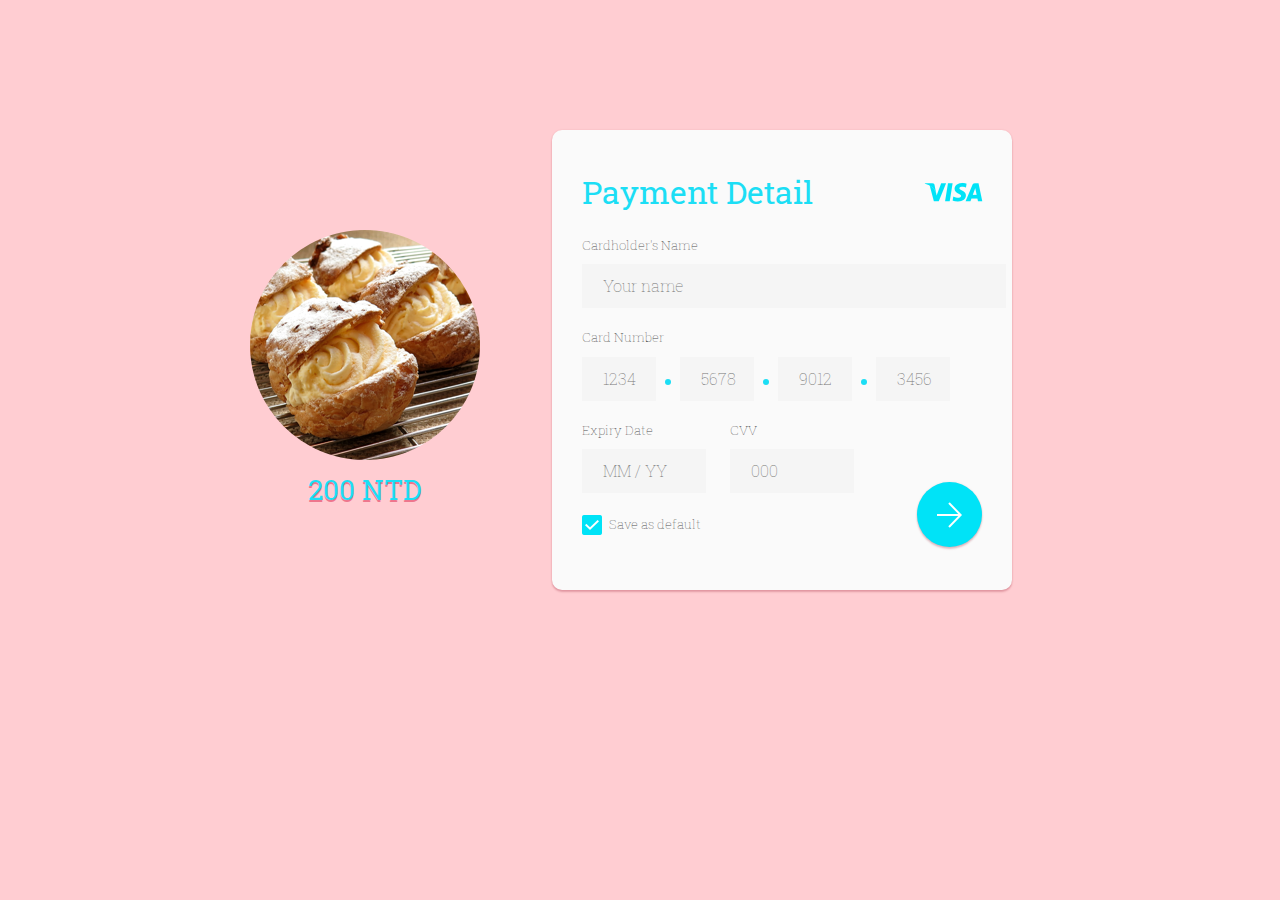
==== 0/2/index.html @ b77f1ef3 "Init day 2" ====
<!doctype html>
<html class="no-js" lang="">
    <head>
        <meta charset="utf-8">
        <meta http-equiv="x-ua-compatible" content="ie=edge">
        <title></title>
        <meta name="description" content="">
        <meta name="viewport" content="width=device-width, initial-scale=1">

        <link rel="apple-touch-icon" href="apple-touch-icon.png">
        <!-- Place favicon.ico in the root directory -->

        <link rel="stylesheet" href="css/normalize.css">
        <link rel="stylesheet" href="css/main.css">
        <link rel="stylesheet" href="css/d2.css">
        <link href='https://fonts.googleapis.com/css?family=Roboto+Slab:400,300' rel='stylesheet' type='text/css'>
        <script src="js/vendor/modernizr-2.8.3.min.js"></script>
    </head>
    <body>
        <!--[if lt IE 8]>
            <p class="browserupgrade">You are using an <strong>outdated</strong> browser. Please <a href="http://browsehappy.com/">upgrade your browser</a> to improve your experience.</p>
        <![endif]-->

        <!-- Add your site or application content here -->
        <div class="container">
            <aside>
                <img src="img/product.png" alt="product: puffs">
                <span class="price">200 NTD</span>
            </aside>
            <main>
                <section>
                    <h1>Payment Detail</h1>
                    <img src="img/visa.png" alt="card type" class="card-type">
                    <form>
                        <section class="sec-form">
                            <label for="name">Cardholder's Name</label>
                            <input type="text" id="name" name="name" placeholder="Your name">
                        </section>
                        <section class="sec-form">
                            <label for="number-1">Card Number</label>
                            <input type="text" id="number-1" name="number_1" placeholder="1234">
                            <span class="number-split"></span>
                            <input type="text" id="number-2" name="number_2" placeholder="5678">
                            <span class="number-split"></span>
                            <input type="text" id="number-3" name="number_3" placeholder="9012">
                            <span class="number-split"></span>
                            <input type="text" id="number-4" name="number_4" placeholder="3456">
                        </section>
                        <section class="sec-form sec--inline">
                            <label for="expiry-date">Expiry Date</label>
                            <input type="text" id="expiry-date" name="expiry_date" placeholder="MM / YY">
                        </section>
                        <section class="sec-form sec--inline">
                            <label for="cvv">CVV</label>
                            <input type="text" id="cvv" name="cvv" placeholder="000">
                        </section>
                        <section class="sec-form sec--checkbox">
                            <input type="checkbox" id="save-as-default" name="save_as_default">
                            <label for="save-as-default"></label>
                            <label for="save-as-default">Save as default</label>
                        </section>
                        <input class="btn-submit hide-text" type="submit" value="Buy">
                    </form>
                </section>
            </main>
        </div>

        <script src="https://code.jquery.com/jquery-1.12.0.min.js"></script>
        <script>window.jQuery || document.write('<script src="js/vendor/jquery-1.12.0.min.js"><\/script>')</script>
        <script src="js/plugins.js"></script>
        <script src="js/main.js"></script>
    </body>
</html>
---- 0/2/css/main.css ----
/*! HTML5 Boilerplate v5.3.0 | MIT License | https://html5boilerplate.com/ */

/*
 * What follows is the result of much research on cross-browser styling.
 * Credit left inline and big thanks to Nicolas Gallagher, Jonathan Neal,
 * Kroc Camen, and the H5BP dev community and team.
 */

/* ==========================================================================
   Base styles: opinionated defaults
   ========================================================================== */

html {
    color: #222;
    font-size: 1em;
    line-height: 1.4;
}

/*
 * Remove text-shadow in selection highlight:
 * https://twitter.com/miketaylr/status/12228805301
 *
 * These selection rule sets have to be separate.
 * Customize the background color to match your design.
 */

::-moz-selection {
    background: #b3d4fc;
    text-shadow: none;
}

::selection {
    background: #b3d4fc;
    text-shadow: none;
}

/*
 * A better looking default horizontal rule
 */

hr {
    display: block;
    height: 1px;
    border: 0;
    border-top: 1px solid #ccc;
    margin: 1em 0;
    padding: 0;
}

/*
 * Remove the gap between audio, canvas, iframes,
 * images, videos and the bottom of their containers:
 * https://github.com/h5bp/html5-boilerplate/issues/440
 */

audio,
canvas,
iframe,
img,
svg,
video {
    vertical-align: middle;
}

/*
 * Remove default fieldset styles.
 */

fieldset {
    border: 0;
    margin: 0;
    padding: 0;
}

/*
 * Allow only vertical resizing of textareas.
 */

textarea {
    resize: vertical;
}

/* ==========================================================================
   Browser Upgrade Prompt
   ========================================================================== */

.browserupgrade {
    margin: 0.2em 0;
    background: #ccc;
    color: #000;
    padding: 0.2em 0;
}

/* ==========================================================================
   Author's custom styles
   ========================================================================== */

















/* ==========================================================================
   Helper classes
   ========================================================================== */

/*
 * Hide visually and from screen readers
 */

.hidden {
    display: none !important;
}

/*
 * Hide only visually, but have it available for screen readers:
 * http://snook.ca/archives/html_and_css/hiding-content-for-accessibility
 */

.visuallyhidden {
    border: 0;
    clip: rect(0 0 0 0);
    height: 1px;
    margin: -1px;
    overflow: hidden;
    padding: 0;
    position: absolute;
    width: 1px;
}

/*
 * Extends the .visuallyhidden class to allow the element
 * to be focusable when navigated to via the keyboard:
 * https://www.drupal.org/node/897638
 */

.visuallyhidden.focusable:active,
.visuallyhidden.focusable:focus {
    clip: auto;
    height: auto;
    margin: 0;
    overflow: visible;
    position: static;
    width: auto;
}

/*
 * Hide visually and from screen readers, but maintain layout
 */

.invisible {
    visibility: hidden;
}

/*
 * Clearfix: contain floats
 *
 * For modern browsers
 * 1. The space content is one way to avoid an Opera bug when the
 *    `contenteditable` attribute is included anywhere else in the document.
 *    Otherwise it causes space to appear at the top and bottom of elements
 *    that receive the `clearfix` class.
 * 2. The use of `table` rather than `block` is only necessary if using
 *    `:before` to contain the top-margins of child elements.
 */

.clearfix:before,
.clearfix:after {
    content: " "; /* 1 */
    display: table; /* 2 */
}

.clearfix:after {
    clear: both;
}

/* ==========================================================================
   EXAMPLE Media Queries for Responsive Design.
   These examples override the primary ('mobile first') styles.
   Modify as content requires.
   ========================================================================== */

@media only screen and (min-width: 35em) {
    /* Style adjustments for viewports that meet the condition */
}

@media print,
       (-webkit-min-device-pixel-ratio: 1.25),
       (min-resolution: 1.25dppx),
       (min-resolution: 120dpi) {
    /* Style adjustments for high resolution devices */
}

/* ==========================================================================
   Print styles.
   Inlined to avoid the additional HTTP request:
   http://www.phpied.com/delay-loading-your-print-css/
   ========================================================================== */

@media print {
    *,
    *:before,
    *:after,
    *:first-letter,
    *:first-line {
        background: transparent !important;
        color: #000 !important; /* Black prints faster:
                                   http://www.sanbeiji.com/archives/953 */
        box-shadow: none !important;
        text-shadow: none !important;
    }

    a,
    a:visited {
        text-decoration: underline;
    }

    a[href]:after {
        content: " (" attr(href) ")";
    }

    abbr[title]:after {
        content: " (" attr(title) ")";
    }

    /*
     * Don't show links that are fragment identifiers,
     * or use the `javascript:` pseudo protocol
     */

    a[href^="#"]:after,
    a[href^="javascript:"]:after {
        content: "";
    }

    pre,
    blockquote {
        border: 1px solid #999;
        page-break-inside: avoid;
    }

    /*
     * Printing Tables:
     * http://css-discuss.incutio.com/wiki/Printing_Tables
     */

    thead {
        display: table-header-group;
    }

    tr,
    img {
        page-break-inside: avoid;
    }

    img {
        max-width: 100% !important;
    }

    p,
    h2,
    h3 {
        orphans: 3;
        widows: 3;
    }

    h2,
    h3 {
        page-break-after: avoid;
    }
}
---- 0/2/css/d2.css ----
body {
  padding: 80px;
  font-family: 'Roboto Slab', serif;
  background-color: #ffcdd2; }

label {
  display: block;
  margin: 0 0 10px 0;
  font-size: 13px;
  font-weight: lighter;
  color: #4e4e4e; }

input {
  width: 100%;
  padding-left: 20px;
  border: 1px solid transparent;
  line-height: 2.5;
  background-color: #f5f5f5;
  color: #4e4e4e; }
  input:focus {
    border-color: #00e5ff;
    outline: none; }

input::-webkit-input-placeholder {
  font-size: 16px;
  font-weight: lighter; }

p {
  font-size: 16px;
  font-weight: lighter;
  color: #afafaf; }

.container {
  width: 900px;
  margin: 50px auto 0; }

aside {
  float: left;
  margin: 100px 0 0 60px; }

main {
  position: relative;
  float: right;
  width: 400px;
  height: 400px;
  margin: 0 78px 0 0;
  padding: 30px;
  border-radius: 10px;
  background-color: #fafafa;
  box-shadow: 0 2px 2px 0 rgba(144, 0, 28, 0.24), 0 0 2px 0 rgba(144, 0, 28, 0.12); }

.price {
  display: block;
  margin: 10px 0 0 0;
  text-align: center;
  color: #1cdef5;
  font-size: 28px;
  text-shadow: 0 2px 0 #ee768d; }

h1 {
  position: relative;
  margin-top: 10px;
  color: #1cdef5;
  font-weight: normal; }

input[name^="number"] {
  position: relative;
  width: 50px; }

input[type="checkbox"] {
  opacity: 0; }
  input[type="checkbox"] + label {
    display: inline-block;
    width: 20px;
    height: 20px;
    background-image: url("../img/checkbox.png");
    background-repeat: no-repeat;
    background-position: 0 0;
    cursor: pointer; }
    input[type="checkbox"] + label + label {
      position: absolute;
      display: inline-block;
      left: 27px;
      cursor: pointer; }
  input[type="checkbox"]:checked + label {
    background-position: -20px 0; }

input[type="submit"] {
  position: absolute;
  right: 30px;
  bottom: 43px;
  width: 65px;
  height: 65px;
  border-radius: 50%;
  background-color: #00e3f7;
  background-image: url("../img/btn-buy.png");
  background-repeat: no-repeat;
  background-position: 19px 19px;
  box-shadow: 0 2px 2px 0 rgba(144, 0, 28, 0.24), 0 0 2px 0 rgba(144, 0, 28, 0.12); }
  input[type="submit"]:hover {
    background-color: #00D3E5; }

.card-type {
  position: absolute;
  top: 52px;
  right: 29px; }

.sec-form {
  margin-bottom: 20px; }

.sec--inline {
  display: inline-block;
  margin: 0 20px 0 0; }
  .sec--inline label, .sec--inline input {
    width: 100px; }

.sec--checkbox {
  position: relative; }

.number-split {
  display: inline-block;
  width: 6px;
  height: 6px;
  margin: -3px 5px 0;
  border-radius: 50%;
  background-color: #1cdef5; }

.hide-text {
  text-indent: 150%;
  white-space: nowrap;
  overflow: hidden; }

/*# sourceMappingURL=d2.css.map */
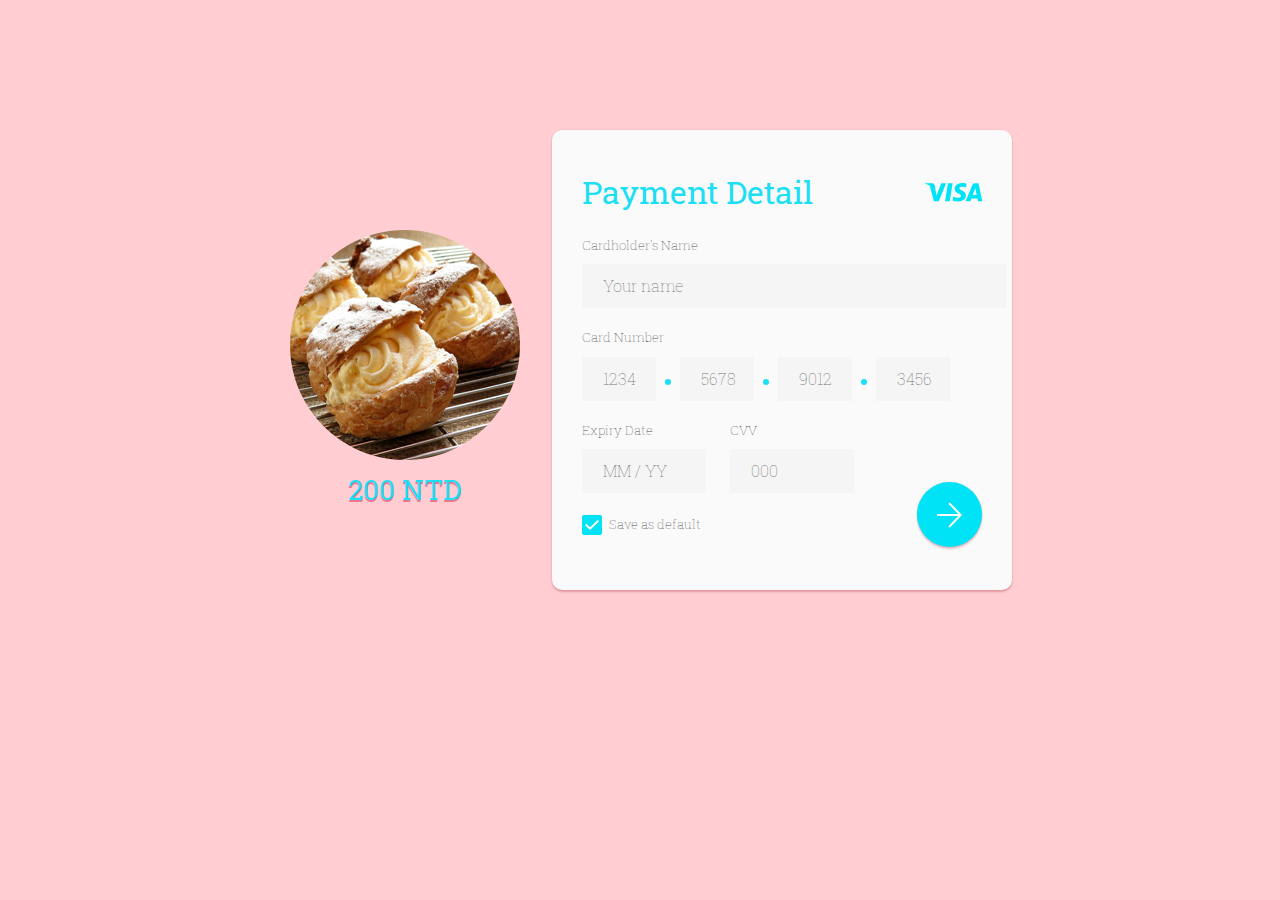
==== commit cde436ff: "Finish day 2" ====
--- a/0/2/index.html
+++ b/0/2/index.html
@@ -28,7 +28,7 @@
                 <span class="price">200 NTD</span>
             </aside>
             <main>
-                <section>
+                <section id="payment-proceeding">
                     <h1>Payment Detail</h1>
                     <img src="img/visa.png" alt="card type" class="card-type">
                     <form>
@@ -59,8 +59,16 @@
                             <label for="save-as-default"></label>
                             <label for="save-as-default">Save as default</label>
                         </section>
-                        <input class="btn-submit hide-text" type="submit" value="Buy">
+                        <input class="hide-text" id="btn-submit" type="submit" value="Buy">
                     </form>
+                </section>
+                <section id="payment-complete" class="payment-complete">
+                    <img src="img/product.png" alt="">
+                    <h1>Congradualation!</h1>
+                    <p>
+                        Your order has has been<br>
+                        successfully processed.
+                    </p>
                 </section>
             </main>
         </div>
--- a/0/2/css/d2.css
+++ b/0/2/css/d2.css
@@ -1,3 +1,6 @@
+#payment-complete img, #payment-complete h1, #payment-complete p {
+  display: none; }
+
 body {
   padding: 80px;
   font-family: 'Roboto Slab', serif;
@@ -31,31 +34,28 @@
   color: #afafaf; }
 
 .container {
+  position: relative;
   width: 900px;
   margin: 50px auto 0; }
 
 aside {
-  float: left;
-  margin: 100px 0 0 60px; }
+  position: absolute;
+  z-index: -100;
+  top: 100px;
+  left: 100px;
+  transition: all 1s cubic-bezier(0.23, 1, 0.32, 1); }
 
 main {
-  position: relative;
-  float: right;
+  position: absolute;
+  z-index: 100;
   width: 400px;
   height: 400px;
-  margin: 0 78px 0 0;
+  right: 78px;
   padding: 30px;
   border-radius: 10px;
   background-color: #fafafa;
-  box-shadow: 0 2px 2px 0 rgba(144, 0, 28, 0.24), 0 0 2px 0 rgba(144, 0, 28, 0.12); }
-
-.price {
-  display: block;
-  margin: 10px 0 0 0;
-  text-align: center;
-  color: #1cdef5;
-  font-size: 28px;
-  text-shadow: 0 2px 0 #ee768d; }
+  box-shadow: 0 2px 2px 0 rgba(144, 0, 28, 0.24), 0 0 2px 0 rgba(144, 0, 28, 0.12);
+  transition: all 1s cubic-bezier(0.23, 1, 0.32, 1); }
 
 h1 {
   position: relative;
@@ -100,6 +100,24 @@
   input[type="submit"]:hover {
     background-color: #00D3E5; }
 
+.payment-complete {
+  margin-top: 30px;
+  text-align: center; }
+
+.aside--complete {
+  left: 300px; }
+
+.main--complete {
+  right: 250px; }
+
+.price {
+  display: block;
+  margin: 10px 0 0 0;
+  text-align: center;
+  color: #1cdef5;
+  font-size: 28px;
+  text-shadow: 0 2px 0 #ee768d; }
+
 .card-type {
   position: absolute;
   top: 52px;
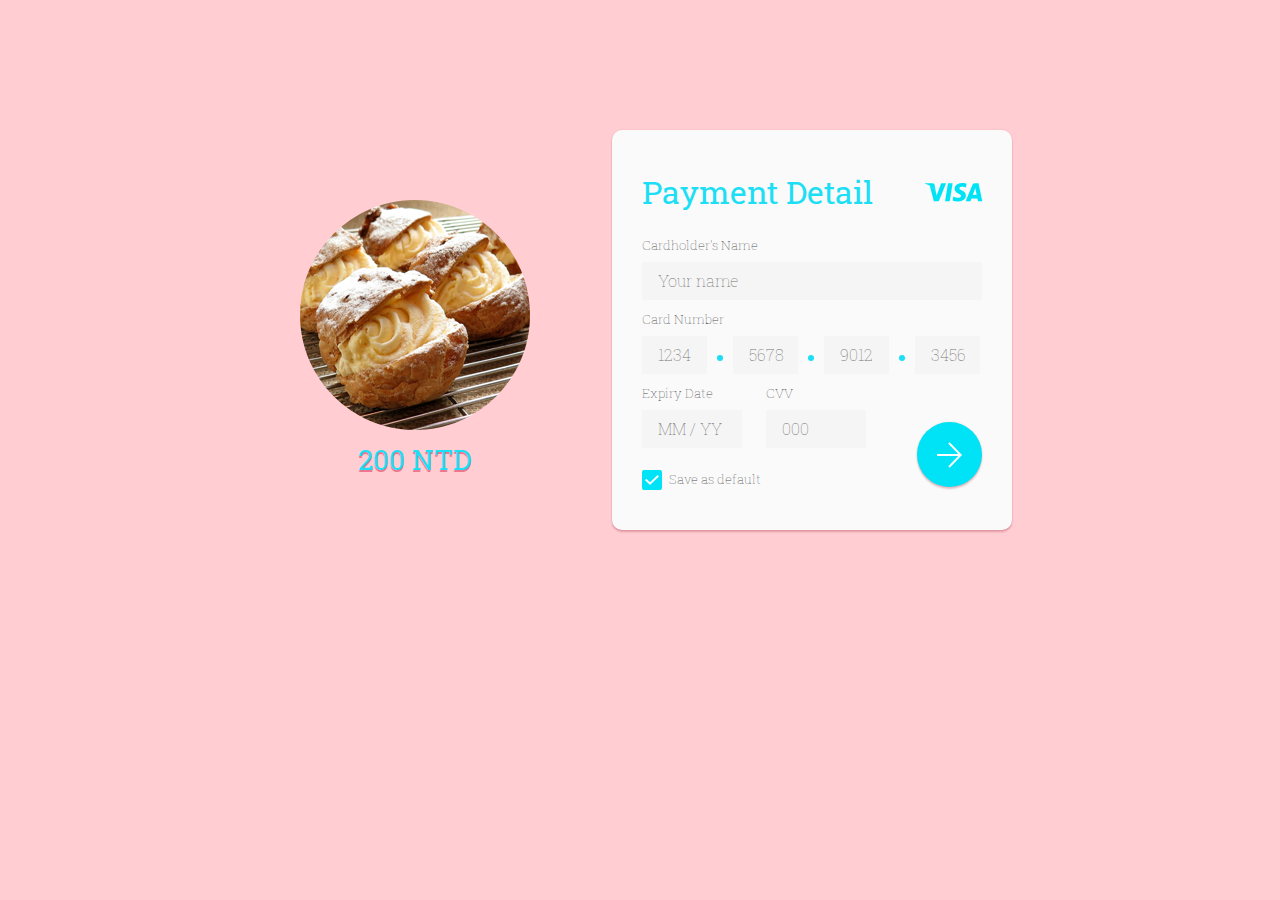
==== commit 6b3f84f8: "Improve the UI for day 2" ====
--- a/0/2/index.html
+++ b/0/2/index.html
@@ -63,8 +63,8 @@
                     </form>
                 </section>
                 <section id="payment-complete" class="payment-complete">
-                    <img src="img/product.png" alt="">
-                    <h1>Congradualation!</h1>
+                    <img src="img/product-small.png" alt="">
+                    <h1 class="congrats">Congradualation!</h1>
                     <p>
                         Your order has has been<br>
                         successfully processed.
--- a/0/2/css/d2.css
+++ b/0/2/css/d2.css
@@ -8,16 +8,17 @@
 
 label {
   display: block;
-  margin: 0 0 10px 0;
+  margin: 0 0 8px 0;
   font-size: 13px;
   font-weight: lighter;
   color: #4e4e4e; }
 
 input {
+  box-sizing: border-box;
   width: 100%;
-  padding-left: 20px;
+  padding-left: 15px;
   border: 1px solid transparent;
-  line-height: 2.5;
+  line-height: 2.1;
   background-color: #f5f5f5;
   color: #4e4e4e; }
   input:focus {
@@ -31,7 +32,7 @@
 p {
   font-size: 16px;
   font-weight: lighter;
-  color: #afafaf; }
+  color: #bdbdbd; }
 
 .container {
   position: relative;
@@ -41,11 +42,12 @@
 aside {
   position: absolute;
   z-index: -100;
-  top: 100px;
-  left: 100px;
+  top: 70px;
+  left: 110px;
   transition: all 1s cubic-bezier(0.23, 1, 0.32, 1); }
 
 main {
+  box-sizing: border-box;
   position: absolute;
   z-index: 100;
   width: 400px;
@@ -65,7 +67,7 @@
 
 input[name^="number"] {
   position: relative;
-  width: 50px; }
+  width: 65px; }
 
 input[type="checkbox"] {
   opacity: 0; }
@@ -101,7 +103,7 @@
     background-color: #00D3E5; }
 
 .payment-complete {
-  margin-top: 30px;
+  margin-top: 15px;
   text-align: center; }
 
 .aside--complete {
@@ -124,7 +126,7 @@
   right: 29px; }
 
 .sec-form {
-  margin-bottom: 20px; }
+  margin-bottom: 10px; }
 
 .sec--inline {
   display: inline-block;
@@ -139,9 +141,12 @@
   display: inline-block;
   width: 6px;
   height: 6px;
-  margin: -3px 5px 0;
+  margin: -3px 6px 0;
   border-radius: 50%;
   background-color: #1cdef5; }
+
+.congrats {
+  margin: 22px 0 14px 0; }
 
 .hide-text {
   text-indent: 150%;
